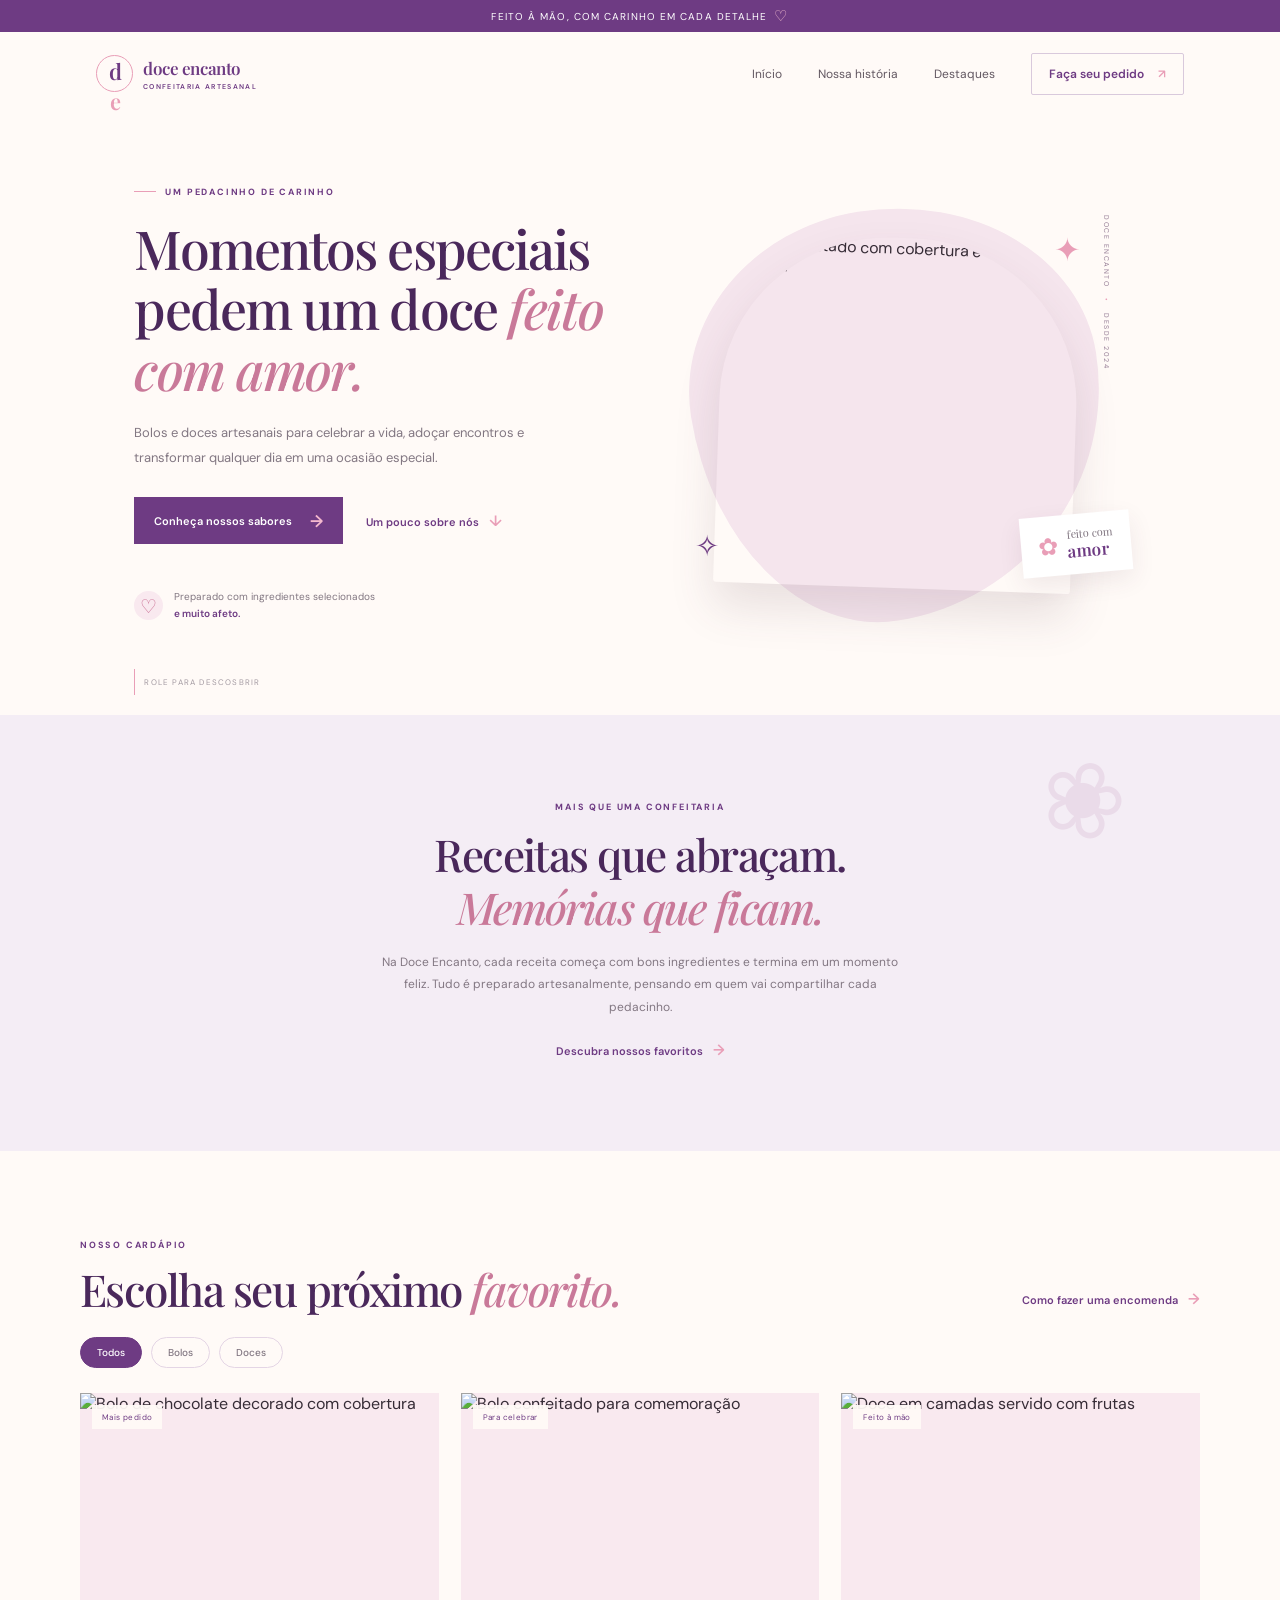
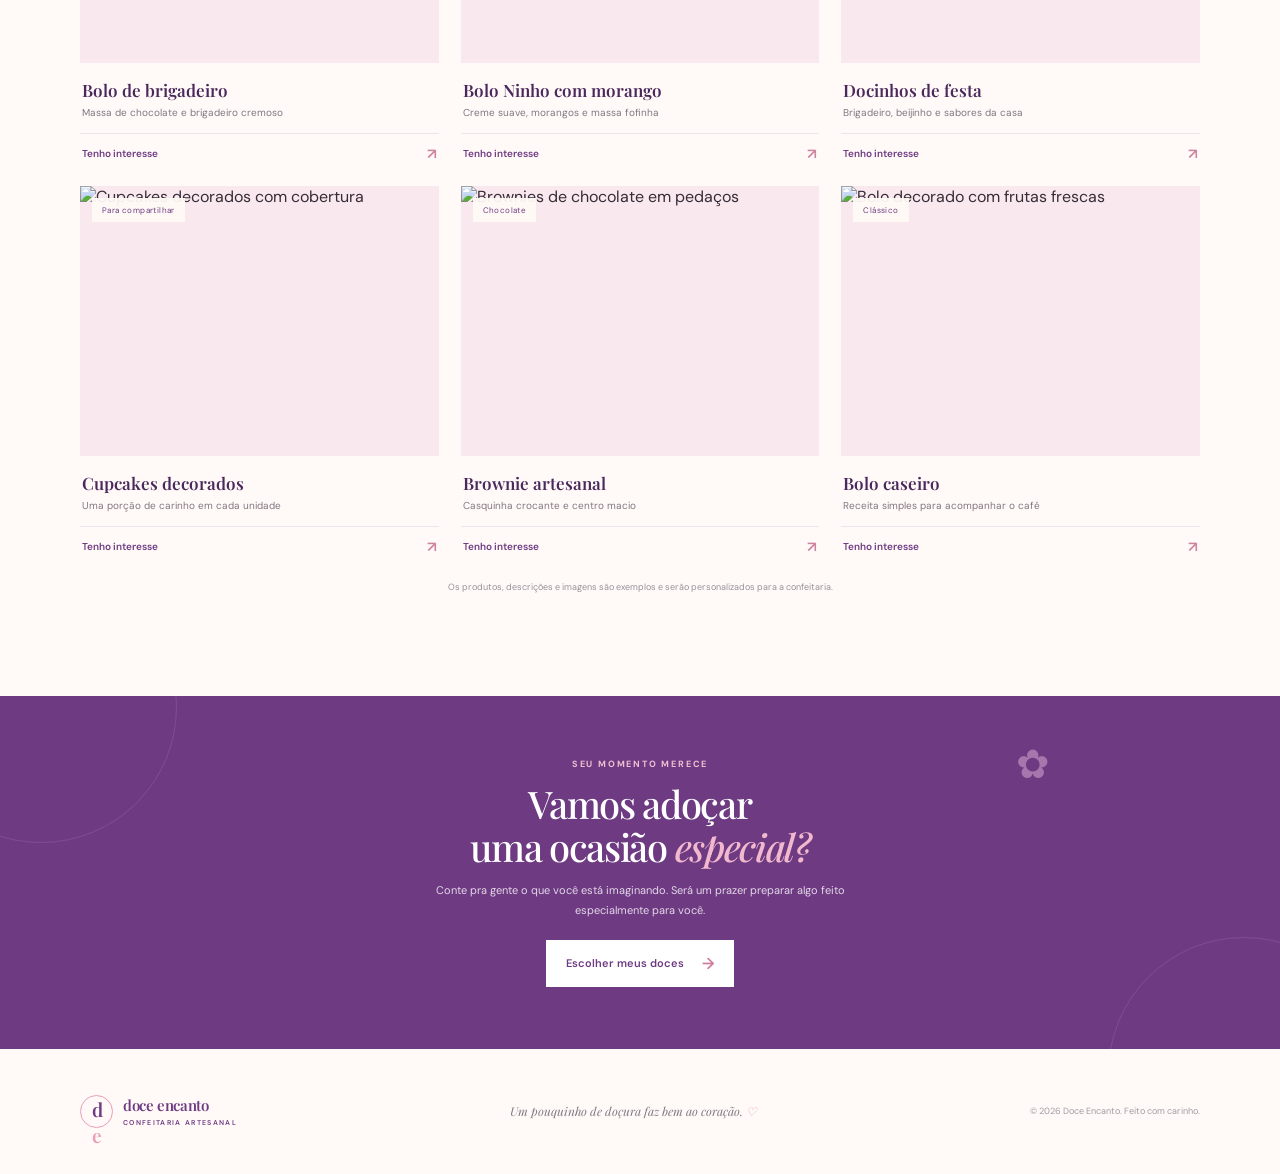
==== index.html @ e1dd7479 "first commit" ====
<!doctype html>
<html lang="pt-BR">
  <head>
    <meta charset="UTF-8" />
    <meta name="viewport" content="width=device-width, initial-scale=1.0" />
    <meta name="theme-color" content="#6e3b83" />
    <meta name="description" content="Bolos e doces feitos com carinho para deixar seus momentos ainda mais especiais." />
    <title>Doce Encanto | Confeitaria artesanal</title>
    <link rel="preconnect" href="https://fonts.googleapis.com" />
    <link rel="preconnect" href="https://fonts.gstatic.com" crossorigin />
    <link href="https://fonts.googleapis.com/css2?family=DM+Sans:wght@400;500;600;700&family=Playfair+Display:wght@500;600;700&display=swap" rel="stylesheet" />
    <link rel="stylesheet" href="styles.css" />
    <script src="script.js" defer></script>
  </head>
  <body>
    <div class="announcement">Feito à mão, com carinho em cada detalhe <span aria-hidden="true">♡</span></div>
    <header class="site-header">
      <a class="brand" href="#inicio" aria-label="Doce Encanto, início">
        <span class="brand-mark" aria-hidden="true">d<span>e</span></span>
        <span class="brand-name">doce encanto<small>CONFEITARIA ARTESANAL</small></span>
      </a>
      <button class="menu-toggle" type="button" aria-expanded="false" aria-controls="main-nav" aria-label="Abrir menu"><span></span><span></span></button>
      <nav class="main-nav" id="main-nav" aria-label="Navegação principal">
        <a href="#inicio">Início</a><a href="#sobre">Nossa história</a><a href="#destaques">Destaques</a>
        <a class="nav-cta" href="#pedido">Faça seu pedido <span aria-hidden="true">↗</span></a>
      </nav>
    </header>

    <main>
      <section class="hero" id="inicio">
        <div class="hero-copy">
          <p class="eyebrow"><span></span> UM PEDACINHO DE CARINHO</p>
          <h1>Momentos especiais<br />pedem um doce <em>feito com amor.</em></h1>
          <p class="hero-text">Bolos e doces artesanais para celebrar a vida, adoçar encontros e transformar qualquer dia em uma ocasião especial.</p>
          <div class="hero-actions"><a class="button button-primary" href="#destaques">Conheça nossos sabores <span aria-hidden="true">→</span></a><a class="text-link" href="#sobre">Um pouco sobre nós <span aria-hidden="true">↓</span></a></div>
          <div class="hero-note"><span class="note-heart" aria-hidden="true">♡</span><span>Preparado com ingredientes selecionados<br /><strong>e muito afeto.</strong></span></div>
        </div>
        <div class="hero-art" role="img" aria-label="Bolo artesanal decorado com frutas e flores">
          <div class="art-blob"></div><div class="art-spark spark-one">✦</div><div class="art-spark spark-two">✧</div>
          <div class="photo-frame"><img src="https://images.unsplash.com/photo-1578985545062-69928b1d9587?auto=format&fit=crop&w=1100&q=85" alt="Bolo confeitado com cobertura e decoração delicada" /></div>
          <div class="floating-label"><span aria-hidden="true">✿</span><span>feito com<br /><strong>amor</strong></span></div>
          <div class="art-caption">DOCE ENCANTO <span>•</span> DESDE 2024</div>
        </div>
        <a class="scroll-cue" href="#sobre"><span></span> role para descosbrir</a>
      </section>

      <section class="intro" id="sobre">
        <div class="intro-ornament" aria-hidden="true">❀</div>
        <p class="eyebrow">MAIS QUE UMA CONFEITARIA</p>
        <h2>Receitas que abraçam.<br /><em>Memórias que ficam.</em></h2>
        <p>Na Doce Encanto, cada receita começa com bons ingredientes e termina em um momento feliz. Tudo é preparado artesanalmente, pensando em quem vai compartilhar cada pedacinho.</p>
        <a class="text-link" href="#destaques">Descubra nossos favoritos <span aria-hidden="true">→</span></a>
      </section>

      <section class="highlights" id="destaques">
        <div class="section-heading"><div><p class="eyebrow">NOSSO CARDÁPIO</p><h2>Escolha seu próximo <em>favorito.</em></h2></div><a class="text-link desktop-link" href="#pedido">Como fazer uma encomenda <span aria-hidden="true">→</span></a></div>
        <div class="catalog-filters" role="group" aria-label="Filtrar produtos por categoria">
          <button class="filter-button is-active" type="button" data-filter="todos" aria-pressed="true">Todos</button>
          <button class="filter-button" type="button" data-filter="bolos" aria-pressed="false">Bolos</button>
          <button class="filter-button" type="button" data-filter="doces" aria-pressed="false">Doces</button>
        </div>
        <div class="product-grid">
          <article class="product-card" data-category="bolos">
            <div class="product-image"><img src="https://images.unsplash.com/photo-1578985545062-69928b1d9587?auto=format&fit=crop&w=800&q=80" alt="Bolo de chocolate decorado com cobertura" loading="lazy" /><span class="product-tag">Mais pedido</span></div>
            <div class="product-info"><div><h3>Bolo de brigadeiro</h3><p>Massa de chocolate e brigadeiro cremoso</p></div></div>
            <a class="product-order" href="#pedido">Tenho interesse <span aria-hidden="true">↗</span></a>
          </article>
          <article class="product-card" data-category="bolos">
            <div class="product-image"><img src="https://images.unsplash.com/photo-1464349095431-e9a21285b5f3?auto=format&fit=crop&w=800&q=80" alt="Bolo confeitado para comemoração" loading="lazy" /><span class="product-tag">Para celebrar</span></div>
            <div class="product-info"><div><h3>Bolo Ninho com morango</h3><p>Creme suave, morangos e massa fofinha</p></div></div>
            <a class="product-order" href="#pedido">Tenho interesse <span aria-hidden="true">↗</span></a>
          </article>
          <article class="product-card" data-category="doces">
            <div class="product-image"><img src="https://images.unsplash.com/photo-1488477181946-6428a0291777?auto=format&fit=crop&w=800&q=80" alt="Doce em camadas servido com frutas" loading="lazy" /><span class="product-tag">Feito à mão</span></div>
            <div class="product-info"><div><h3>Docinhos de festa</h3><p>Brigadeiro, beijinho e sabores da casa</p></div></div>
            <a class="product-order" href="#pedido">Tenho interesse <span aria-hidden="true">↗</span></a>
          </article>
          <article class="product-card" data-category="doces">
            <div class="product-image"><img src="https://images.unsplash.com/photo-1550617931-e17a7b70dce2?auto=format&fit=crop&w=800&q=80" alt="Cupcakes decorados com cobertura" loading="lazy" /><span class="product-tag">Para compartilhar</span></div>
            <div class="product-info"><div><h3>Cupcakes decorados</h3><p>Uma porção de carinho em cada unidade</p></div></div>
            <a class="product-order" href="#pedido">Tenho interesse <span aria-hidden="true">↗</span></a>
          </article>
          <article class="product-card" data-category="doces">
            <div class="product-image"><img src="https://images.unsplash.com/photo-1606313564200-e75d5e30476c?auto=format&fit=crop&w=800&q=80" alt="Brownies de chocolate em pedaços" loading="lazy" /><span class="product-tag">Chocolate</span></div>
            <div class="product-info"><div><h3>Brownie artesanal</h3><p>Casquinha crocante e centro macio</p></div></div>
            <a class="product-order" href="#pedido">Tenho interesse <span aria-hidden="true">↗</span></a>
          </article>
          <article class="product-card" data-category="bolos">
            <div class="product-image"><img src="https://images.unsplash.com/photo-1565958011703-44f9829ba187?auto=format&fit=crop&w=800&q=80" alt="Bolo decorado com frutas frescas" loading="lazy" /><span class="product-tag">Clássico</span></div>
            <div class="product-info"><div><h3>Bolo caseiro</h3><p>Receita simples para acompanhar o café</p></div></div>
            <a class="product-order" href="#pedido">Tenho interesse <span aria-hidden="true">↗</span></a>
          </article>
        </div>
        <p class="catalog-note">Os produtos, descrições e imagens são exemplos e serão personalizados para a confeitaria.</p>
      </section>

      <section class="order-banner" id="pedido">
        <div class="banner-flower" aria-hidden="true">✿</div><p class="eyebrow">SEU MOMENTO MERECE</p><h2>Vamos adoçar<br />uma ocasião <em>especial?</em></h2>
        <p>Conte pra gente o que você está imaginando. Será um prazer preparar algo feito especialmente para você.</p>
        <a class="button button-light" href="#destaques">Escolher meus doces <span aria-hidden="true">→</span></a>
      </section>
    </main>

    <footer class="site-footer"><a class="brand footer-brand" href="#inicio"><span class="brand-mark" aria-hidden="true">d<span>e</span></span><span class="brand-name">doce encanto<small>CONFEITARIA ARTESANAL</small></span></a><p>Um pouquinho de doçura faz bem ao coração. <span aria-hidden="true">♡</span></p><small>© <span id="year"></span> Doce Encanto. Feito com carinho.</small></footer>
  </body>
</html>
---- styles.css ----
:root {
  --purple: #6e3b83;
  --purple-dark: #4a285b;
  --purple-soft: #f4edf5;
  --pink: #e99eb7;
  --pink-light: #f9e9ef;
  --cream: #fffaf7;
  --white: #fff;
  --ink: #362c36;
  --muted: #827782;
  --serif: "Playfair Display", Georgia, serif;
  --sans: "DM Sans", Arial, sans-serif;
}
* { box-sizing: border-box; }
html { scroll-behavior: smooth; }
body { margin: 0; background: var(--cream); color: var(--ink); font-family: var(--sans); -webkit-font-smoothing: antialiased; }
a { color: inherit; text-decoration: none; }
.announcement { min-height: 32px; display: flex; justify-content: center; align-items: center; gap: 7px; padding: 5px 16px; color: #fff; background: var(--purple); font-size: 10px; letter-spacing: .11em; text-transform: uppercase; }
.announcement span { color: #f5bfd0; font-size: 15px; }
.site-header { height: 83px; display: flex; align-items: center; justify-content: space-between; padding: 0 max(calc((100% - 1160px)/2), 7.5%); background: rgba(255,250,247,.96); position: relative; z-index: 5; }
.brand { display: inline-flex; align-items: center; gap: 10px; color: var(--purple); }
.brand-mark { width: 37px; height: 37px; display: grid; place-items: center; border: 1px solid var(--pink); border-radius: 50%; font: 600 22px var(--serif); letter-spacing: -5px; padding-right: 4px; }
.brand-mark span { color: var(--pink); }
.brand-name { display: flex; flex-direction: column; font: 600 17px var(--serif); letter-spacing: -.025em; }
.brand-name small { margin-top: 3px; font: 600 7px var(--sans); letter-spacing: .19em; }
.main-nav { display: flex; align-items: center; gap: 36px; color: #625761; font-size: 12px; }
.main-nav a:not(.nav-cta) { transition: color .2s; }.main-nav a:not(.nav-cta):hover,.text-link:hover { color: var(--pink); }
.nav-cta { padding: 12px 17px; border: 1px solid #d9c9dc; border-radius: 2px; color: var(--purple); font-weight: 600; }.nav-cta span { margin-left: 11px; color: var(--pink); }
.menu-toggle { display: none; }
.hero { max-width: 1440px; min-height: 600px; margin: 0 auto; padding: 51px 10.5% 55px; display: grid; grid-template-columns: 1.02fr .98fr; align-items: center; position: relative; overflow: hidden; }
.hero-copy { position: relative; z-index: 2; padding-bottom: 18px; }
.eyebrow { margin: 0 0 20px; color: var(--purple); font-size: 9px; font-weight: 700; letter-spacing: .2em; }
.hero .eyebrow { display: flex; align-items: center; gap: 9px; }.hero .eyebrow span { width: 22px; height: 1px; background: var(--pink); }
h1,h2,h3,p { margin-top: 0; }
h1,h2 { font-family: var(--serif); font-weight: 500; letter-spacing: -.035em; }
h1 { margin-bottom: 21px; color: var(--purple-dark); font-size: clamp(38px, 4.2vw, 59px); line-height: 1.13; }
h1 em,h2 em { color: #c97999; font-weight: 500; }
.hero-text { max-width: 410px; margin-bottom: 27px; color: var(--muted); font-size: 13px; line-height: 1.9; }
.hero-actions { display: flex; align-items: center; gap: 23px; flex-wrap: wrap; }
.button { min-height: 47px; display: inline-flex; align-items: center; justify-content: center; gap: 18px; padding: 0 20px; font-size: 11px; font-weight: 600; transition: transform .2s, background .2s; }.button:hover { transform: translateY(-2px); }
.button-primary { color: white; background: var(--purple); }.button-primary:hover { background: var(--purple-dark); }.button-primary span { color: #f4b9ce; font-size: 17px; }
.text-link { color: var(--purple); font-size: 11px; font-weight: 600; transition: color .2s; }.text-link span { margin-left: 7px; color: var(--pink); font-size: 15px; }
.hero-note { display: flex; align-items: center; gap: 11px; margin-top: 44px; color: var(--muted); font-size: 10px; line-height: 1.7; }.hero-note strong { color: var(--purple); font-weight: 600; }.note-heart { width: 29px; height: 29px; display: grid; place-items: center; border-radius: 50%; background: var(--pink-light); color: #cb7195; font-size: 19px; }
.hero-art { height: 460px; position: relative; display: grid; place-items: center; }
.art-blob { position: absolute; width: min(410px, 95%); aspect-ratio: 1; border-radius: 48% 52% 58% 42% / 43% 43% 57% 57%; background: #f5e5ed; transform: rotate(-9deg); }
.photo-frame { position: relative; width: 72%; height: 76%; overflow: hidden; border-radius: 47% 47% 3px 3px; box-shadow: 0 24px 45px #573d4a22; transform: rotate(2deg); }
.photo-frame img { width: 100%; height: 100%; object-fit: cover; object-position: center; }
.floating-label { position: absolute; right: 3%; bottom: 15%; display: flex; align-items: center; gap: 9px; padding: 13px 17px; background: white; color: var(--muted); font: 11px/1.2 var(--serif); box-shadow: 0 9px 25px #51304416; transform: rotate(-5deg); }.floating-label > span:first-child { color: var(--pink); font-size: 24px; }.floating-label strong { color: var(--purple); font-size: 17px; font-weight: 600; }
.art-spark { position: absolute; z-index: 1; color: var(--pink); }.spark-one { top: 10%; right: 13%; font-size: 32px; }.spark-two { bottom: 17%; left: 9%; font-size: 29px; color: var(--purple); }
.art-caption { position: absolute; right: 7%; top: 7%; writing-mode: vertical-rl; color: #957d95; font-size: 7px; letter-spacing: .22em; }.art-caption span { color: var(--pink); padding: 7px 0; }
.scroll-cue { position: absolute; bottom: 20px; left: 10.5%; display: flex; align-items: center; gap: 9px; color: #a39aa2; font-size: 8px; letter-spacing: .15em; text-transform: uppercase; }.scroll-cue span { height: 26px; width: 1px; background: var(--pink); }
.intro { padding: 86px 22px 91px; text-align: center; background: var(--purple-soft); position: relative; overflow: hidden; }.intro-ornament { position: absolute; top: 18px; right: 12%; color: #eadbe9; font-size: 103px; transform: rotate(18deg); }.intro .eyebrow { margin-bottom: 15px; }.intro h2,.section-heading h2 { color: var(--purple-dark); font-size: clamp(32px, 3.5vw, 44px); line-height: 1.2; margin-bottom: 17px; }.intro > p:not(.eyebrow) { max-width: 530px; margin: 0 auto 20px; color: var(--muted); font-size: 12px; line-height: 1.9; }.intro .text-link { display: inline-block; }
.highlights { max-width: 1190px; margin: 0 auto; padding: 88px 35px 103px; }.section-heading { display: flex; align-items: end; justify-content: space-between; margin-bottom: 31px; }.section-heading .eyebrow { margin-bottom: 12px; }.section-heading h2 { margin: 0; }.desktop-link { margin: 0 0 7px 20px; white-space: nowrap; }
.product-grid { display: grid; grid-template-columns: repeat(3,1fr); gap: 22px; }.product-card { min-width: 0; }.product-image { position: relative; height: 270px; overflow: hidden; background: var(--pink-light); }.product-image img { width: 100%; height: 100%; object-fit: cover; transition: transform .45s; }.product-card:hover .product-image img { transform: scale(1.04); }.product-tag { position: absolute; left: 12px; top: 12px; padding: 7px 10px; background: #fffaf7eF; color: var(--purple); font-size: 8px; letter-spacing: .05em; }
.product-info { display: flex; justify-content: space-between; align-items: center; padding: 16px 2px 0; }.product-info h3 { margin: 0 0 5px; color: var(--purple-dark); font: 600 17px var(--serif); }.product-info p { margin: 0; color: var(--muted); font-size: 10px; }.product-arrow { color: #d28da7; font-size: 19px; }
.catalog-filters { display: flex; gap: 9px; margin: -10px 0 25px; }.filter-button { padding: 8px 16px; border: 1px solid #e4d5e5; border-radius: 30px; background: transparent; color: var(--muted); font: 500 10px var(--sans); cursor: pointer; transition: .2s; }.filter-button:hover,.filter-button.is-active { border-color: var(--purple); background: var(--purple); color: white; }.product-card[hidden] { display: none; }.product-order { display: flex; justify-content: space-between; align-items: center; margin-top: 14px; padding: 10px 2px 0; border-top: 1px solid #eee4eb; color: var(--purple); font-size: 10px; font-weight: 600; }.product-order span { color: #ce83a0; font-size: 15px; }.catalog-note { margin: 24px 0 0; color: #9a909a; font-size: 9px; text-align: center; }
.order-banner { min-height: 330px; padding: 62px 20px; text-align: center; position: relative; overflow: hidden; color: white; background: var(--purple); }.order-banner::before,.order-banner::after { content: ""; position: absolute; width: 270px; height: 270px; border: 1px solid #ffffff19; border-radius: 50%; }.order-banner::before { left: -95px; top: -125px; }.order-banner::after { right: -100px; bottom: -160px; }.order-banner .eyebrow { margin-bottom: 12px; color: #f1bfd0; }.order-banner h2 { margin-bottom: 12px; font-size: 38px; line-height: 1.15; }.order-banner h2 em { color: #f2b9ce; }.order-banner > p:not(.eyebrow) { max-width: 415px; margin: 0 auto 19px; color: #e3d7e7; font-size: 11px; line-height: 1.8; }.button-light { color: var(--purple); background: #fff; }.button-light span { color: #cf7d9d; font-size: 16px; }.banner-flower { position: absolute; right: 18%; top: 12%; color: #d4a7cf; opacity: .55; font-size: 40px; }
.site-footer { min-height: 125px; display: flex; align-items: center; justify-content: space-between; gap: 20px; max-width: 1190px; margin: auto; padding: 24px 35px; }.footer-brand .brand-mark { width: 33px; height: 33px; font-size: 19px; }.footer-brand .brand-name { font-size: 15px; }.site-footer p { margin: 0; color: var(--muted); font: italic 12px var(--serif); }.site-footer p span { color: var(--pink); }.site-footer > small { color: #a39aa2; font-size: 9px; }
@media (min-width: 1441px) { .hero { padding-left: 151px; padding-right: 151px; } }
@media (max-width: 800px) { .site-header { padding: 0 6%; }.main-nav { gap: 19px; }.hero { min-height: 530px; padding: 35px 7% 50px; grid-template-columns: 1.05fr .95fr; }.hero-art { height: 390px; }.photo-frame { width: 78%; height: 74%; }.hero h1 { font-size: clamp(36px, 6vw, 50px); }.hero-text { font-size: 12px; }.hero-actions { gap: 13px; }.scroll-cue { left: 7%; }.product-image { height: 220px; }.highlights { padding-left: 6%; padding-right: 6%; }.site-footer { padding-left: 6%; padding-right: 6%; } }
@media (max-width: 600px) { .announcement { font-size: 8px; }.site-header { height: 71px; }.menu-toggle { width: 38px; height: 38px; display: grid; align-content: center; justify-items: center; gap: 6px; border: 1px solid #e4d5e5; background: transparent; }.menu-toggle span { width: 16px; height: 1px; background: var(--purple); }.main-nav { display: none; position: absolute; top: 70px; left: 0; right: 0; padding: 20px 6% 24px; flex-direction: column; align-items: stretch; gap: 19px; background: var(--cream); box-shadow: 0 15px 18px #4b2d4a12; }.main-nav.is-open { display: flex; }.nav-cta { text-align: center; }.hero { display: flex; flex-direction: column; align-items: stretch; padding: 48px 7% 55px; }.hero-copy { padding-bottom: 0; }.hero h1 { font-size: clamp(39px, 10vw, 52px); }.hero-text { max-width: 390px; }.hero-note { margin-top: 27px; }.hero-art { height: 340px; margin-top: 5px; }.art-blob { width: 310px; }.photo-frame { width: 70%; height: 82%; }.floating-label { right: 5%; bottom: 10%; }.art-caption { right: 5%; }.scroll-cue { bottom: 12px; left: 7%; }.intro { padding: 69px 8% 72px; }.intro-ornament { right: -10px; top: -7px; font-size: 83px; }.intro h2 { font-size: 35px; }.highlights { padding: 69px 7% 77px; }.section-heading { align-items: start; margin-bottom: 22px; }.section-heading h2 { font-size: 34px; }.desktop-link { display: none; }.product-grid { grid-template-columns: 1fr; gap: 28px; }.product-image { height: min(75vw, 340px); }.product-info h3 { font-size: 18px; }.catalog-filters { margin-top: 0; margin-bottom: 20px; }.order-banner { padding: 60px 8%; }.order-banner h2 { font-size: 35px; }.banner-flower { right: 8%; top: 4%; }.site-footer { flex-direction: column; justify-content: center; text-align: center; padding: 28px 7%; gap: 12px; }.site-footer p { order: 1; }.site-footer > small { order: 2; } }
@media (prefers-reduced-motion: reduce) { html { scroll-behavior: auto; } *,*::before,*::after { transition-duration: .01ms !important; } }
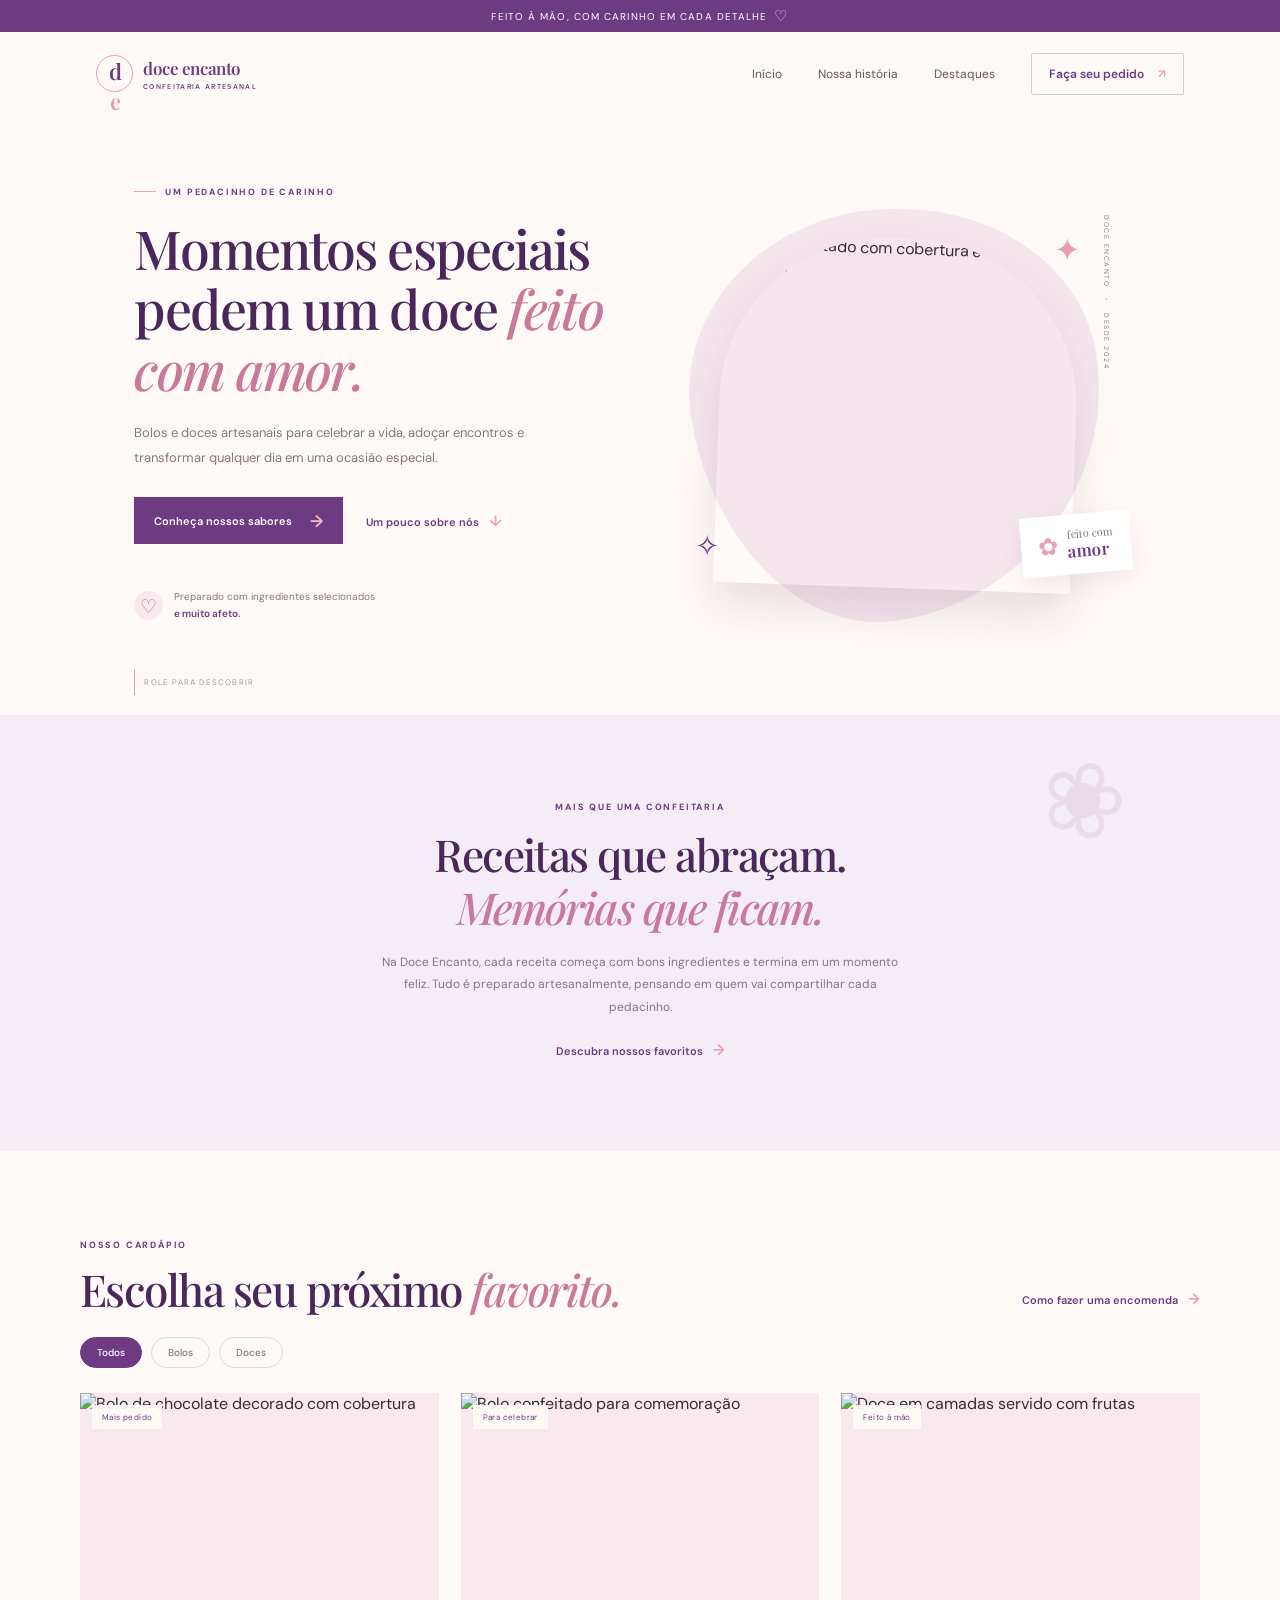
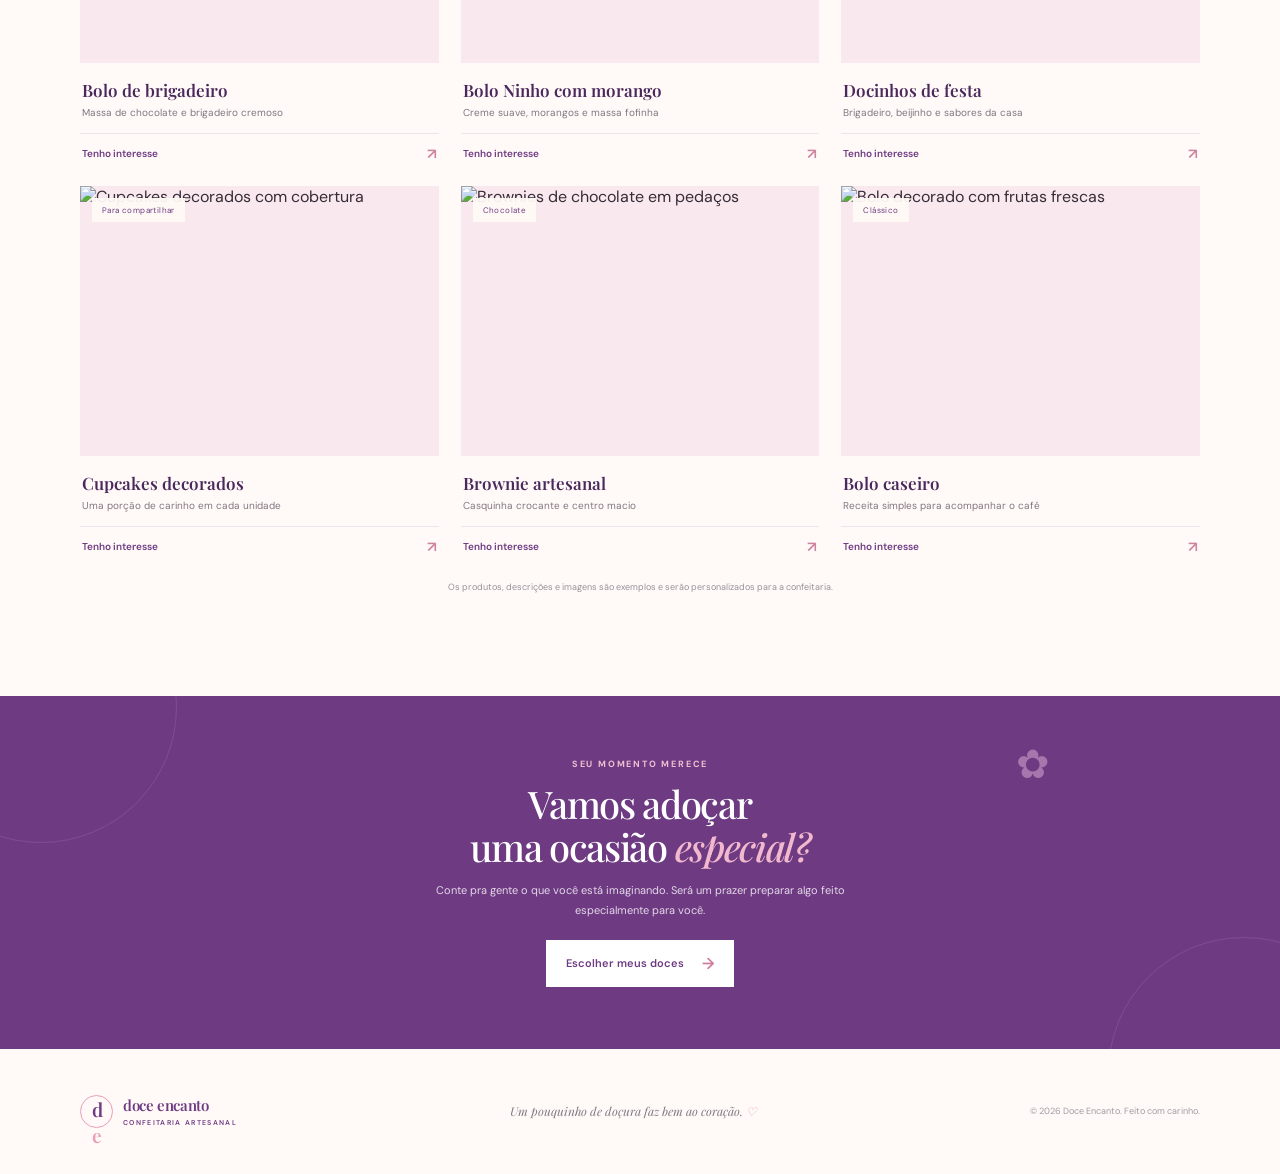
==== commit 8e98b2e5: "subindo coisinhas novas" ====
--- a/index.html
+++ b/index.html
@@ -10,6 +10,8 @@
     <link rel="preconnect" href="https://fonts.gstatic.com" crossorigin />
     <link href="https://fonts.googleapis.com/css2?family=DM+Sans:wght@400;500;600;700&family=Playfair+Display:wght@500;600;700&display=swap" rel="stylesheet" />
     <link rel="stylesheet" href="styles.css" />
+    <script src="https://cdn.jsdelivr.net/npm/@supabase/supabase-js@2" defer></script>
+    <script src="supabase-config.js" defer></script>
     <script src="script.js" defer></script>
   </head>
   <body>
@@ -41,7 +43,7 @@
           <div class="floating-label"><span aria-hidden="true">✿</span><span>feito com<br /><strong>amor</strong></span></div>
           <div class="art-caption">DOCE ENCANTO <span>•</span> DESDE 2024</div>
         </div>
-        <a class="scroll-cue" href="#sobre"><span></span> role para descosbrir</a>
+        <a class="scroll-cue" href="#sobre"><span></span> role para descobrir</a>
       </section>
 
       <section class="intro" id="sobre">
@@ -59,6 +61,7 @@
           <button class="filter-button" type="button" data-filter="bolos" aria-pressed="false">Bolos</button>
           <button class="filter-button" type="button" data-filter="doces" aria-pressed="false">Doces</button>
         </div>
+        <p class="catalog-status" id="catalog-status" aria-live="polite" hidden></p>
         <div class="product-grid">
           <article class="product-card" data-category="bolos">
             <div class="product-image"><img src="https://images.unsplash.com/photo-1578985545062-69928b1d9587?auto=format&fit=crop&w=800&q=80" alt="Bolo de chocolate decorado com cobertura" loading="lazy" /><span class="product-tag">Mais pedido</span></div>
--- a/styles.css
+++ b/styles.css
@@ -54,6 +54,7 @@
 .product-grid { display: grid; grid-template-columns: repeat(3,1fr); gap: 22px; }.product-card { min-width: 0; }.product-image { position: relative; height: 270px; overflow: hidden; background: var(--pink-light); }.product-image img { width: 100%; height: 100%; object-fit: cover; transition: transform .45s; }.product-card:hover .product-image img { transform: scale(1.04); }.product-tag { position: absolute; left: 12px; top: 12px; padding: 7px 10px; background: #fffaf7eF; color: var(--purple); font-size: 8px; letter-spacing: .05em; }
 .product-info { display: flex; justify-content: space-between; align-items: center; padding: 16px 2px 0; }.product-info h3 { margin: 0 0 5px; color: var(--purple-dark); font: 600 17px var(--serif); }.product-info p { margin: 0; color: var(--muted); font-size: 10px; }.product-arrow { color: #d28da7; font-size: 19px; }
 .catalog-filters { display: flex; gap: 9px; margin: -10px 0 25px; }.filter-button { padding: 8px 16px; border: 1px solid #e4d5e5; border-radius: 30px; background: transparent; color: var(--muted); font: 500 10px var(--sans); cursor: pointer; transition: .2s; }.filter-button:hover,.filter-button.is-active { border-color: var(--purple); background: var(--purple); color: white; }.product-card[hidden] { display: none; }.product-order { display: flex; justify-content: space-between; align-items: center; margin-top: 14px; padding: 10px 2px 0; border-top: 1px solid #eee4eb; color: var(--purple); font-size: 10px; font-weight: 600; }.product-order span { color: #ce83a0; font-size: 15px; }.catalog-note { margin: 24px 0 0; color: #9a909a; font-size: 9px; text-align: center; }
+.catalog-status { margin: -10px 0 22px; color: var(--muted); font-size: 11px; }.product-price { margin-top: 7px !important; color: var(--purple) !important; font-weight: 700; }
 .order-banner { min-height: 330px; padding: 62px 20px; text-align: center; position: relative; overflow: hidden; color: white; background: var(--purple); }.order-banner::before,.order-banner::after { content: ""; position: absolute; width: 270px; height: 270px; border: 1px solid #ffffff19; border-radius: 50%; }.order-banner::before { left: -95px; top: -125px; }.order-banner::after { right: -100px; bottom: -160px; }.order-banner .eyebrow { margin-bottom: 12px; color: #f1bfd0; }.order-banner h2 { margin-bottom: 12px; font-size: 38px; line-height: 1.15; }.order-banner h2 em { color: #f2b9ce; }.order-banner > p:not(.eyebrow) { max-width: 415px; margin: 0 auto 19px; color: #e3d7e7; font-size: 11px; line-height: 1.8; }.button-light { color: var(--purple); background: #fff; }.button-light span { color: #cf7d9d; font-size: 16px; }.banner-flower { position: absolute; right: 18%; top: 12%; color: #d4a7cf; opacity: .55; font-size: 40px; }
 .site-footer { min-height: 125px; display: flex; align-items: center; justify-content: space-between; gap: 20px; max-width: 1190px; margin: auto; padding: 24px 35px; }.footer-brand .brand-mark { width: 33px; height: 33px; font-size: 19px; }.footer-brand .brand-name { font-size: 15px; }.site-footer p { margin: 0; color: var(--muted); font: italic 12px var(--serif); }.site-footer p span { color: var(--pink); }.site-footer > small { color: #a39aa2; font-size: 9px; }
 @media (min-width: 1441px) { .hero { padding-left: 151px; padding-right: 151px; } }
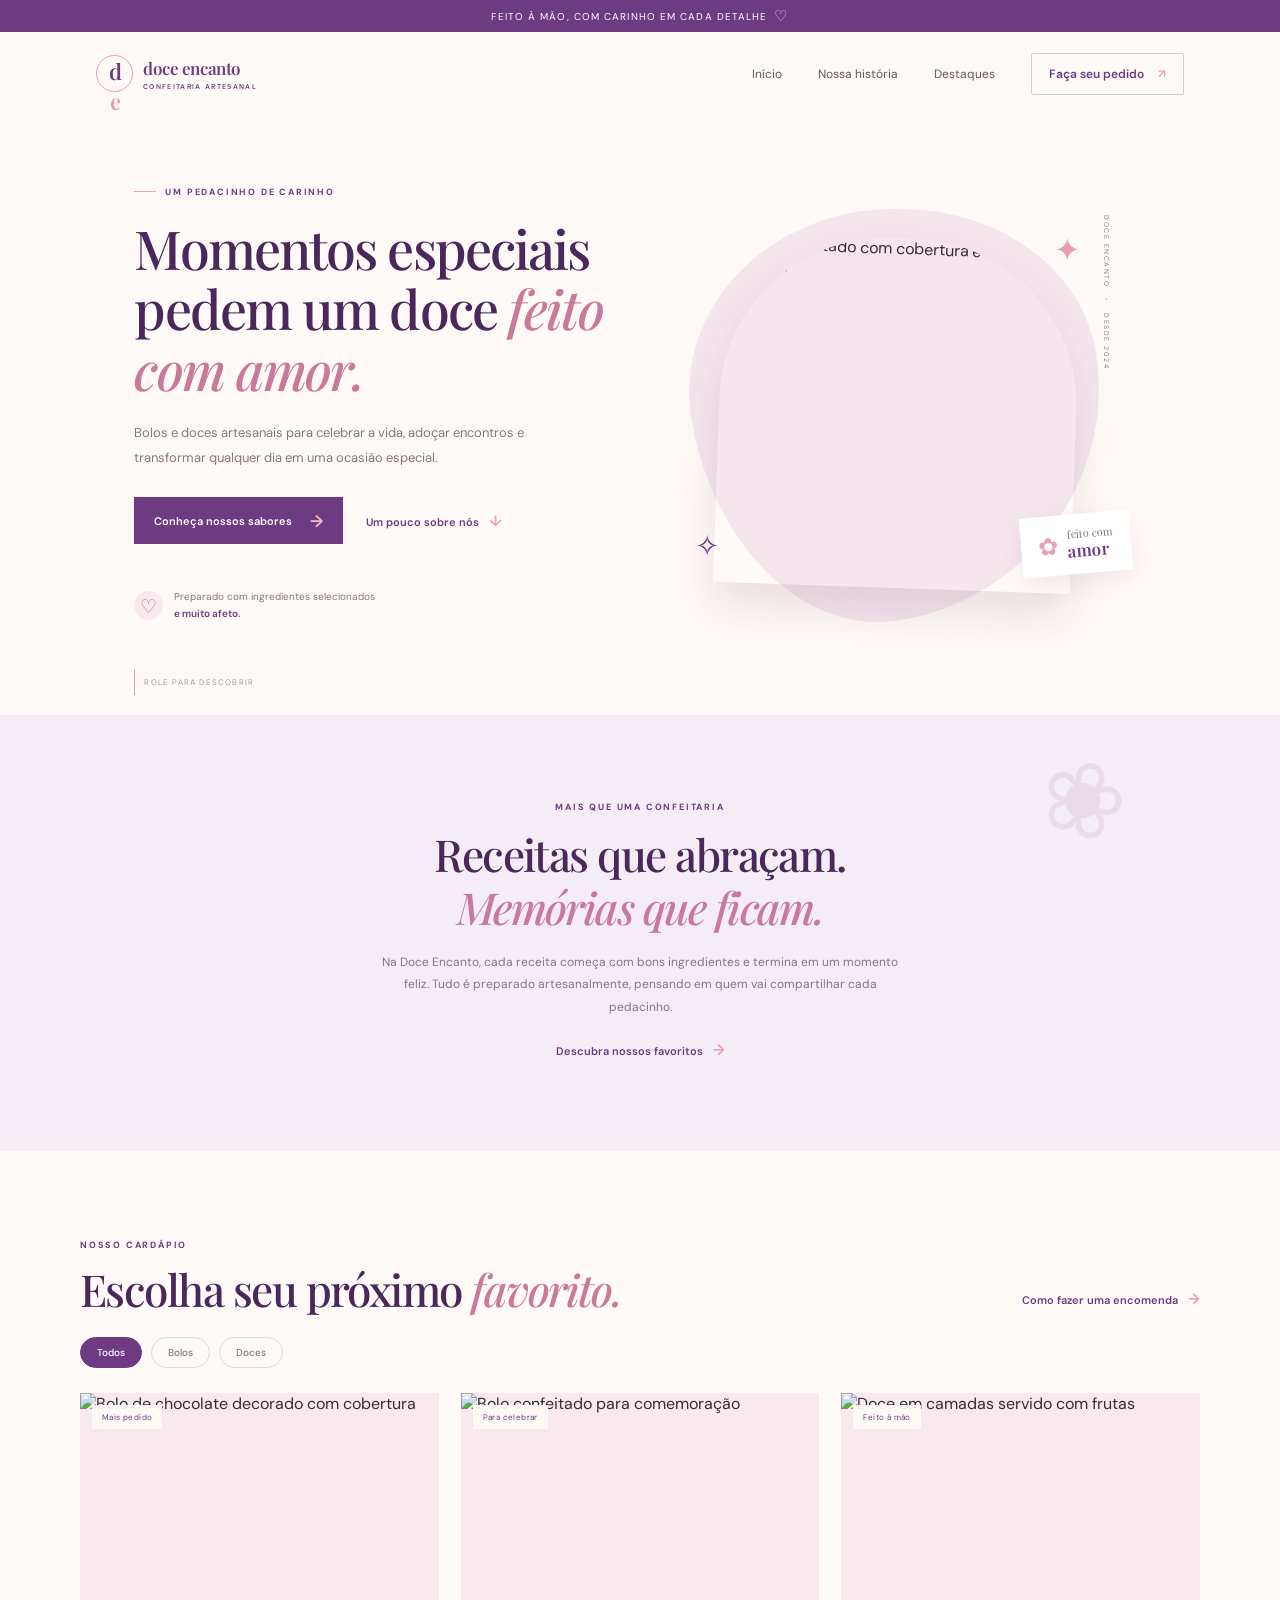
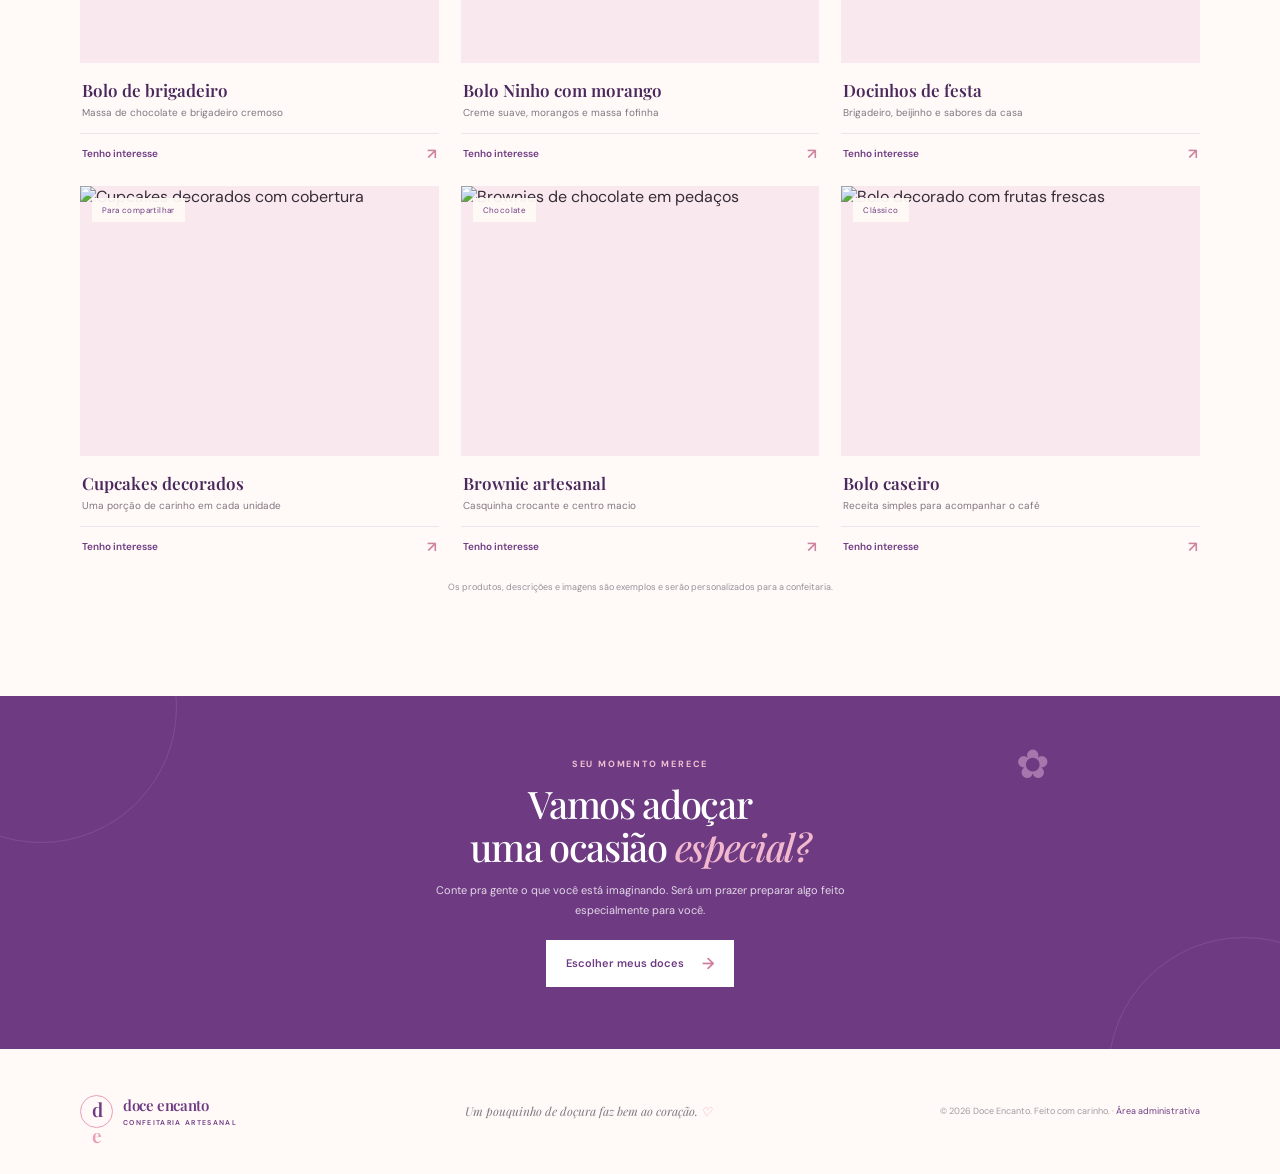
==== commit b57833fc: "adicionando usuario de adm" ====
--- a/index.html
+++ b/index.html
@@ -104,6 +104,6 @@
       </section>
     </main>
 
-    <footer class="site-footer"><a class="brand footer-brand" href="#inicio"><span class="brand-mark" aria-hidden="true">d<span>e</span></span><span class="brand-name">doce encanto<small>CONFEITARIA ARTESANAL</small></span></a><p>Um pouquinho de doçura faz bem ao coração. <span aria-hidden="true">♡</span></p><small>© <span id="year"></span> Doce Encanto. Feito com carinho.</small></footer>
+    <footer class="site-footer"><a class="brand footer-brand" href="#inicio"><span class="brand-mark" aria-hidden="true">d<span>e</span></span><span class="brand-name">doce encanto<small>CONFEITARIA ARTESANAL</small></span></a><p>Um pouquinho de doçura faz bem ao coração. <span aria-hidden="true">♡</span></p><small>© <span id="year"></span> Doce Encanto. Feito com carinho. · <a href="admin.html">Área administrativa</a></small></footer>
   </body>
 </html>
--- a/styles.css
+++ b/styles.css
@@ -57,7 +57,9 @@
 .catalog-status { margin: -10px 0 22px; color: var(--muted); font-size: 11px; }.product-price { margin-top: 7px !important; color: var(--purple) !important; font-weight: 700; }
 .order-banner { min-height: 330px; padding: 62px 20px; text-align: center; position: relative; overflow: hidden; color: white; background: var(--purple); }.order-banner::before,.order-banner::after { content: ""; position: absolute; width: 270px; height: 270px; border: 1px solid #ffffff19; border-radius: 50%; }.order-banner::before { left: -95px; top: -125px; }.order-banner::after { right: -100px; bottom: -160px; }.order-banner .eyebrow { margin-bottom: 12px; color: #f1bfd0; }.order-banner h2 { margin-bottom: 12px; font-size: 38px; line-height: 1.15; }.order-banner h2 em { color: #f2b9ce; }.order-banner > p:not(.eyebrow) { max-width: 415px; margin: 0 auto 19px; color: #e3d7e7; font-size: 11px; line-height: 1.8; }.button-light { color: var(--purple); background: #fff; }.button-light span { color: #cf7d9d; font-size: 16px; }.banner-flower { position: absolute; right: 18%; top: 12%; color: #d4a7cf; opacity: .55; font-size: 40px; }
 .site-footer { min-height: 125px; display: flex; align-items: center; justify-content: space-between; gap: 20px; max-width: 1190px; margin: auto; padding: 24px 35px; }.footer-brand .brand-mark { width: 33px; height: 33px; font-size: 19px; }.footer-brand .brand-name { font-size: 15px; }.site-footer p { margin: 0; color: var(--muted); font: italic 12px var(--serif); }.site-footer p span { color: var(--pink); }.site-footer > small { color: #a39aa2; font-size: 9px; }
+.site-footer > small a { color: var(--purple); }.admin-page { min-height: 100vh; background: var(--purple-soft); }.admin-header { height: 82px; display: flex; align-items: center; justify-content: space-between; padding: 0 max(calc((100% - 1080px)/2), 7%); background: var(--cream); }.admin-main { width: min(1080px, 90%); margin: 50px auto 90px; }.admin-panel { padding: clamp(25px, 5vw, 55px); background: var(--cream); box-shadow: 0 18px 55px #4a285b12; }.admin-panel[hidden] { display: none; }.admin-panel:not(.admin-dashboard) { max-width: 530px; margin: 65px auto; }.admin-panel h1 { margin-bottom: 12px; color: var(--purple-dark); font-size: clamp(35px, 5vw, 49px); line-height: 1.14; }.admin-panel h1 em { color: #c97999; }.admin-intro { margin-bottom: 25px; color: var(--muted); font-size: 12px; line-height: 1.8; }.admin-form { display: flex; flex-direction: column; gap: 9px; }.admin-form label { margin-top: 9px; color: var(--purple-dark); font-size: 11px; font-weight: 600; }.admin-form input,.admin-form textarea,.admin-form select { width: 100%; min-height: 43px; padding: 11px 12px; border: 1px solid #e3d7e4; border-radius: 2px; background: #fff; color: var(--ink); font: 12px var(--sans); }.admin-form textarea { resize: vertical; }.admin-form input:focus,.admin-form textarea:focus,.admin-form select:focus { outline: 2px solid #e8b1c5; outline-offset: 1px; }.admin-form .button { align-self: flex-start; margin-top: 15px; border: 0; cursor: pointer; }.form-status { min-height: 17px; margin: 5px 0 0; color: var(--purple); font-size: 11px; line-height: 1.6; }.form-status.is-error { color: #a33b5b; }.admin-help { margin: 20px 0 0; color: #958996; font-size: 10px; line-height: 1.7; }.admin-title-row { display: flex; justify-content: space-between; align-items: flex-start; gap: 22px; margin-bottom: 27px; }.admin-title-row .eyebrow { margin-bottom: 12px; }.admin-title-row h1 { font-size: clamp(32px, 4vw, 43px); }.admin-title-row .admin-intro { margin: 0; }.button-outline { border: 1px solid #d9c9dc; background: transparent; color: var(--purple); cursor: pointer; }.admin-content-grid { display: grid; grid-template-columns: minmax(260px, .88fr) minmax(280px, 1.12fr); gap: 35px; align-items: start; }.product-entry-form,.admin-product-list { padding: 24px; border: 1px solid #eee4eb; background: #fff; }.admin-form h2,.admin-product-list h2 { margin: 0 0 12px; color: var(--purple-dark); font: 600 22px var(--serif); }.admin-products { list-style: none; padding: 0; margin: 15px 0 0; }.admin-products li { display: flex; justify-content: space-between; align-items: center; gap: 14px; padding: 13px 0; border-top: 1px solid #eee4eb; }.admin-products li strong { color: var(--purple-dark); font: 600 14px var(--serif); }.admin-products li span { color: var(--muted); font-size: 10px; text-align: right; }
 @media (min-width: 1441px) { .hero { padding-left: 151px; padding-right: 151px; } }
 @media (max-width: 800px) { .site-header { padding: 0 6%; }.main-nav { gap: 19px; }.hero { min-height: 530px; padding: 35px 7% 50px; grid-template-columns: 1.05fr .95fr; }.hero-art { height: 390px; }.photo-frame { width: 78%; height: 74%; }.hero h1 { font-size: clamp(36px, 6vw, 50px); }.hero-text { font-size: 12px; }.hero-actions { gap: 13px; }.scroll-cue { left: 7%; }.product-image { height: 220px; }.highlights { padding-left: 6%; padding-right: 6%; }.site-footer { padding-left: 6%; padding-right: 6%; } }
 @media (max-width: 600px) { .announcement { font-size: 8px; }.site-header { height: 71px; }.menu-toggle { width: 38px; height: 38px; display: grid; align-content: center; justify-items: center; gap: 6px; border: 1px solid #e4d5e5; background: transparent; }.menu-toggle span { width: 16px; height: 1px; background: var(--purple); }.main-nav { display: none; position: absolute; top: 70px; left: 0; right: 0; padding: 20px 6% 24px; flex-direction: column; align-items: stretch; gap: 19px; background: var(--cream); box-shadow: 0 15px 18px #4b2d4a12; }.main-nav.is-open { display: flex; }.nav-cta { text-align: center; }.hero { display: flex; flex-direction: column; align-items: stretch; padding: 48px 7% 55px; }.hero-copy { padding-bottom: 0; }.hero h1 { font-size: clamp(39px, 10vw, 52px); }.hero-text { max-width: 390px; }.hero-note { margin-top: 27px; }.hero-art { height: 340px; margin-top: 5px; }.art-blob { width: 310px; }.photo-frame { width: 70%; height: 82%; }.floating-label { right: 5%; bottom: 10%; }.art-caption { right: 5%; }.scroll-cue { bottom: 12px; left: 7%; }.intro { padding: 69px 8% 72px; }.intro-ornament { right: -10px; top: -7px; font-size: 83px; }.intro h2 { font-size: 35px; }.highlights { padding: 69px 7% 77px; }.section-heading { align-items: start; margin-bottom: 22px; }.section-heading h2 { font-size: 34px; }.desktop-link { display: none; }.product-grid { grid-template-columns: 1fr; gap: 28px; }.product-image { height: min(75vw, 340px); }.product-info h3 { font-size: 18px; }.catalog-filters { margin-top: 0; margin-bottom: 20px; }.order-banner { padding: 60px 8%; }.order-banner h2 { font-size: 35px; }.banner-flower { right: 8%; top: 4%; }.site-footer { flex-direction: column; justify-content: center; text-align: center; padding: 28px 7%; gap: 12px; }.site-footer p { order: 1; }.site-footer > small { order: 2; } }
+@media (max-width: 700px) { .admin-header { height: 71px; padding: 0 6%; }.admin-header > .text-link { font-size: 10px; }.admin-main { width: 92%; margin: 25px auto 55px; }.admin-panel:not(.admin-dashboard) { margin: 30px auto; }.admin-content-grid { grid-template-columns: 1fr; gap: 20px; }.admin-title-row { align-items: center; }.admin-title-row h1 { font-size: 33px; }.product-entry-form,.admin-product-list { padding: 20px; } }
 @media (prefers-reduced-motion: reduce) { html { scroll-behavior: auto; } *,*::before,*::after { transition-duration: .01ms !important; } }
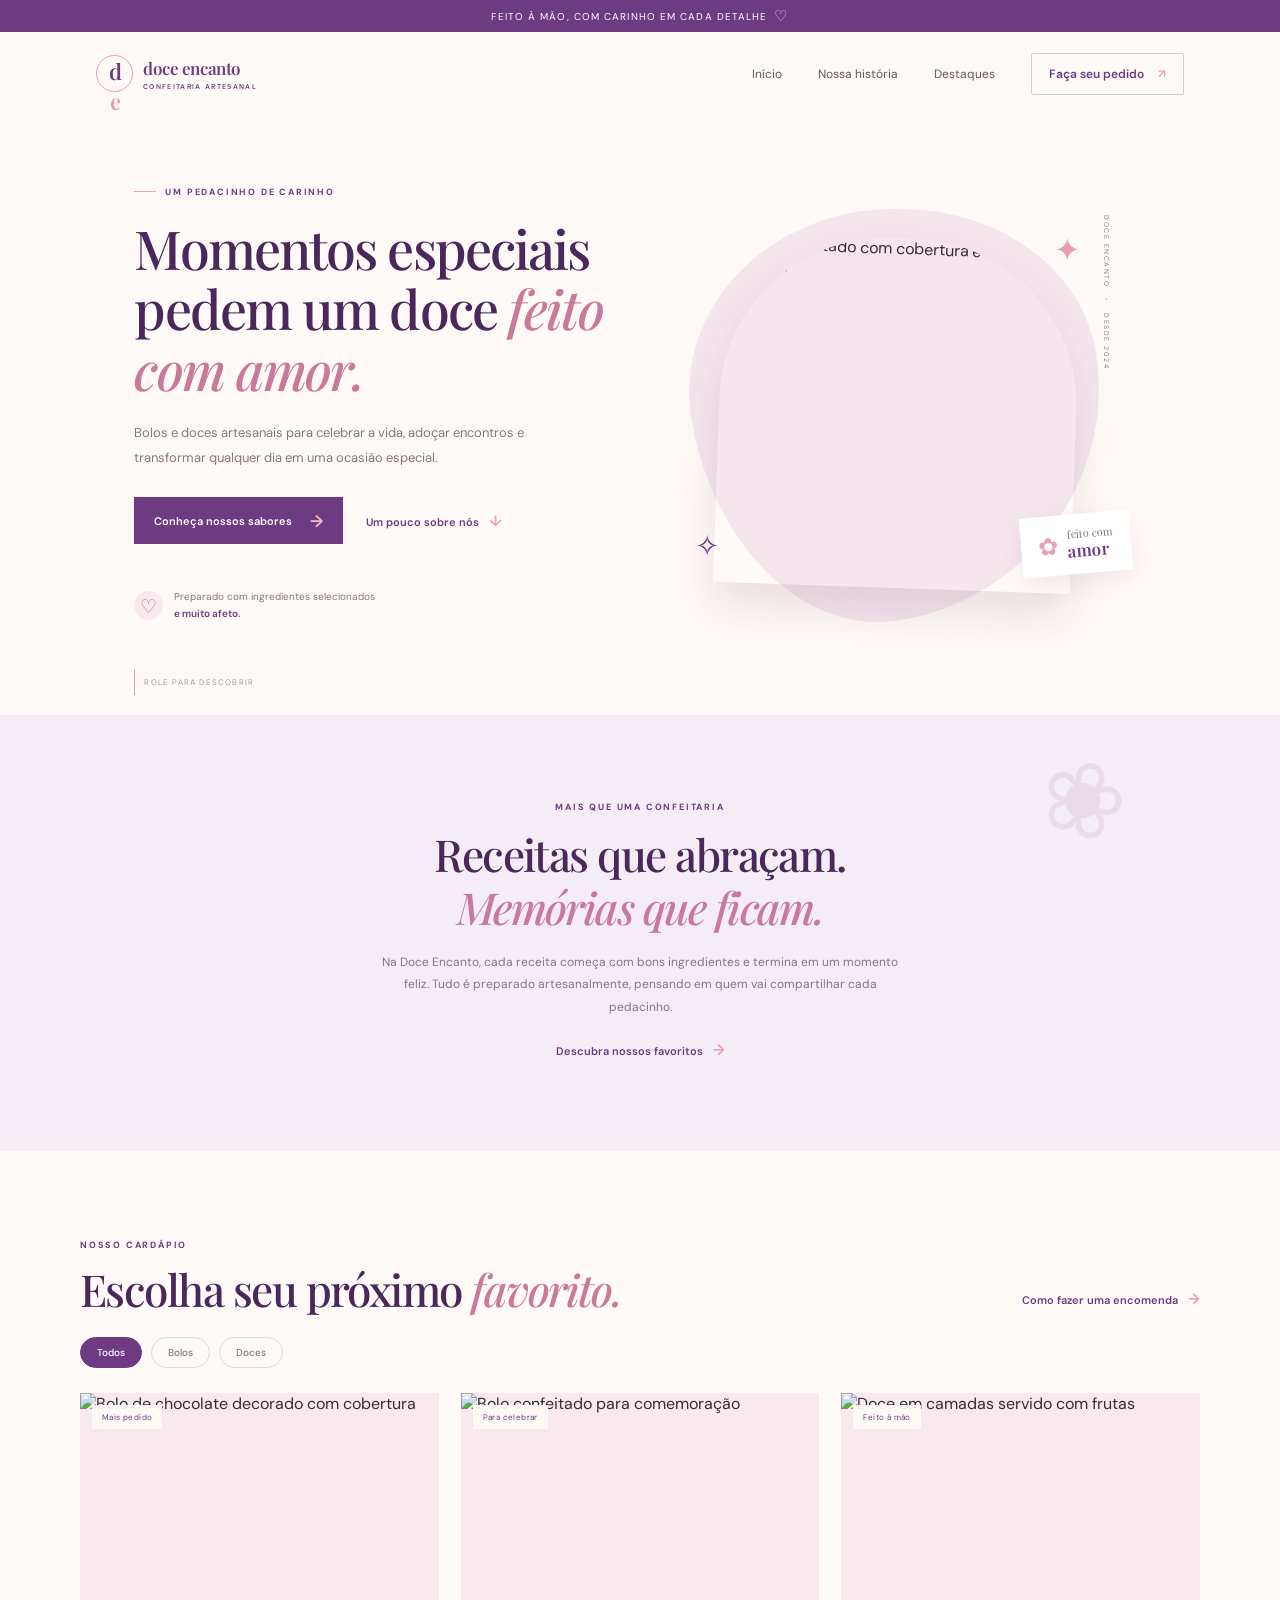
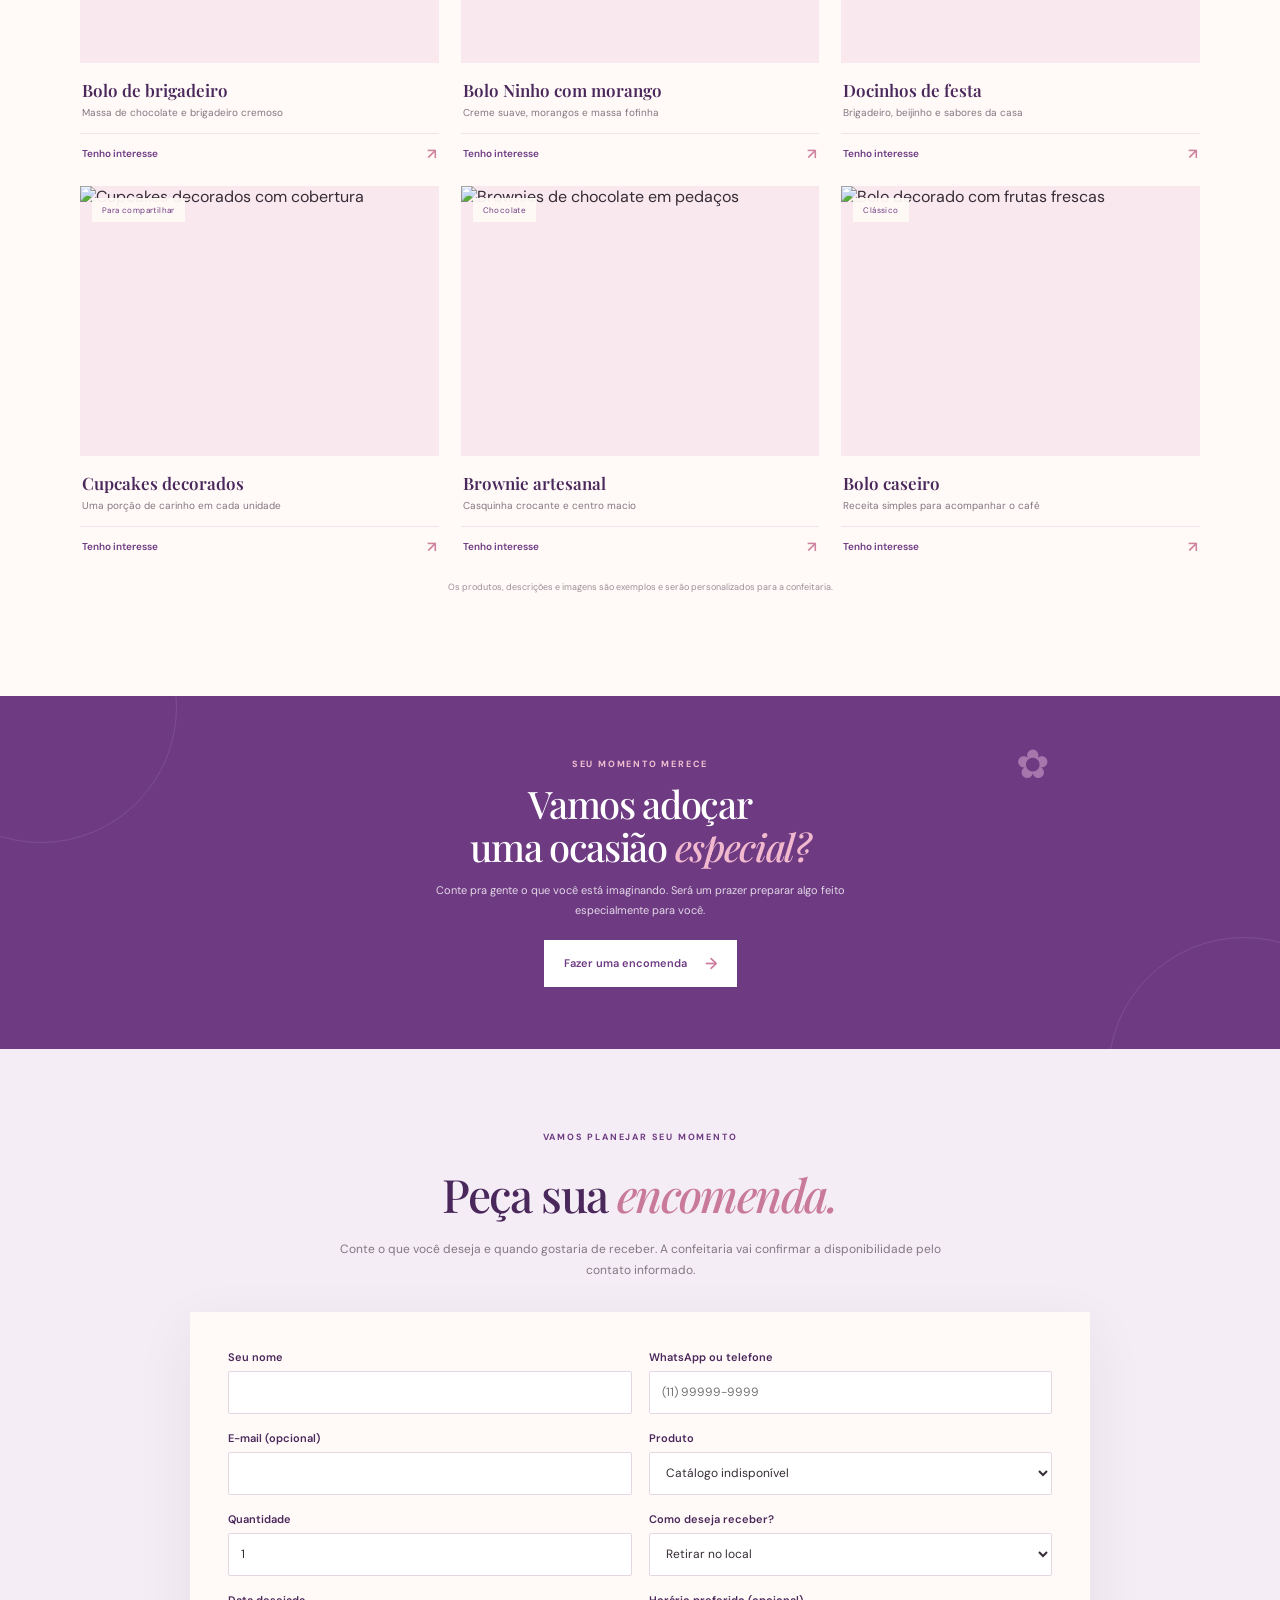
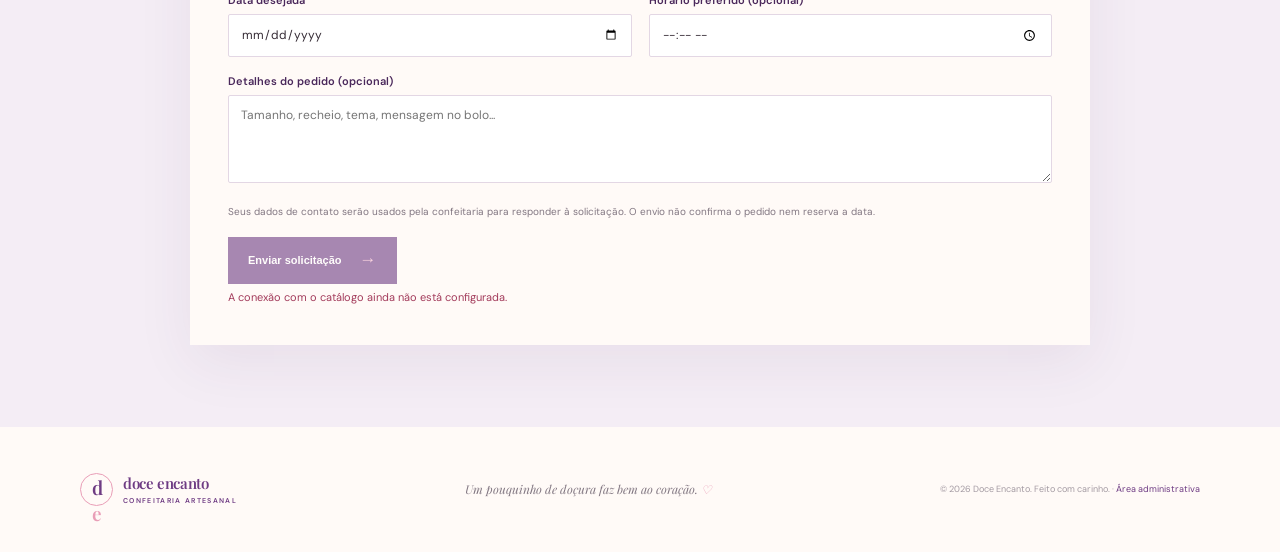
==== commit be4bd03b: "testando questao de contagem de taxa de entrega" ====
--- a/index.html
+++ b/index.html
@@ -55,7 +55,7 @@
       </section>
 
       <section class="highlights" id="destaques">
-        <div class="section-heading"><div><p class="eyebrow">NOSSO CARDÁPIO</p><h2>Escolha seu próximo <em>favorito.</em></h2></div><a class="text-link desktop-link" href="#pedido">Como fazer uma encomenda <span aria-hidden="true">→</span></a></div>
+        <div class="section-heading"><div><p class="eyebrow">NOSSO CARDÁPIO</p><h2>Escolha seu próximo <em>favorito.</em></h2></div><a class="text-link desktop-link" href="#agendamento">Como fazer uma encomenda <span aria-hidden="true">→</span></a></div>
         <div class="catalog-filters" role="group" aria-label="Filtrar produtos por categoria">
           <button class="filter-button is-active" type="button" data-filter="todos" aria-pressed="true">Todos</button>
           <button class="filter-button" type="button" data-filter="bolos" aria-pressed="false">Bolos</button>
@@ -66,32 +66,32 @@
           <article class="product-card" data-category="bolos">
             <div class="product-image"><img src="https://images.unsplash.com/photo-1578985545062-69928b1d9587?auto=format&fit=crop&w=800&q=80" alt="Bolo de chocolate decorado com cobertura" loading="lazy" /><span class="product-tag">Mais pedido</span></div>
             <div class="product-info"><div><h3>Bolo de brigadeiro</h3><p>Massa de chocolate e brigadeiro cremoso</p></div></div>
-            <a class="product-order" href="#pedido">Tenho interesse <span aria-hidden="true">↗</span></a>
+            <a class="product-order" href="#agendamento">Tenho interesse <span aria-hidden="true">↗</span></a>
           </article>
           <article class="product-card" data-category="bolos">
             <div class="product-image"><img src="https://images.unsplash.com/photo-1464349095431-e9a21285b5f3?auto=format&fit=crop&w=800&q=80" alt="Bolo confeitado para comemoração" loading="lazy" /><span class="product-tag">Para celebrar</span></div>
             <div class="product-info"><div><h3>Bolo Ninho com morango</h3><p>Creme suave, morangos e massa fofinha</p></div></div>
-            <a class="product-order" href="#pedido">Tenho interesse <span aria-hidden="true">↗</span></a>
+            <a class="product-order" href="#agendamento">Tenho interesse <span aria-hidden="true">↗</span></a>
           </article>
           <article class="product-card" data-category="doces">
             <div class="product-image"><img src="https://images.unsplash.com/photo-1488477181946-6428a0291777?auto=format&fit=crop&w=800&q=80" alt="Doce em camadas servido com frutas" loading="lazy" /><span class="product-tag">Feito à mão</span></div>
             <div class="product-info"><div><h3>Docinhos de festa</h3><p>Brigadeiro, beijinho e sabores da casa</p></div></div>
-            <a class="product-order" href="#pedido">Tenho interesse <span aria-hidden="true">↗</span></a>
+            <a class="product-order" href="#agendamento">Tenho interesse <span aria-hidden="true">↗</span></a>
           </article>
           <article class="product-card" data-category="doces">
             <div class="product-image"><img src="https://images.unsplash.com/photo-1550617931-e17a7b70dce2?auto=format&fit=crop&w=800&q=80" alt="Cupcakes decorados com cobertura" loading="lazy" /><span class="product-tag">Para compartilhar</span></div>
             <div class="product-info"><div><h3>Cupcakes decorados</h3><p>Uma porção de carinho em cada unidade</p></div></div>
-            <a class="product-order" href="#pedido">Tenho interesse <span aria-hidden="true">↗</span></a>
+            <a class="product-order" href="#agendamento">Tenho interesse <span aria-hidden="true">↗</span></a>
           </article>
           <article class="product-card" data-category="doces">
             <div class="product-image"><img src="https://images.unsplash.com/photo-1606313564200-e75d5e30476c?auto=format&fit=crop&w=800&q=80" alt="Brownies de chocolate em pedaços" loading="lazy" /><span class="product-tag">Chocolate</span></div>
             <div class="product-info"><div><h3>Brownie artesanal</h3><p>Casquinha crocante e centro macio</p></div></div>
-            <a class="product-order" href="#pedido">Tenho interesse <span aria-hidden="true">↗</span></a>
+            <a class="product-order" href="#agendamento">Tenho interesse <span aria-hidden="true">↗</span></a>
           </article>
           <article class="product-card" data-category="bolos">
             <div class="product-image"><img src="https://images.unsplash.com/photo-1565958011703-44f9829ba187?auto=format&fit=crop&w=800&q=80" alt="Bolo decorado com frutas frescas" loading="lazy" /><span class="product-tag">Clássico</span></div>
             <div class="product-info"><div><h3>Bolo caseiro</h3><p>Receita simples para acompanhar o café</p></div></div>
-            <a class="product-order" href="#pedido">Tenho interesse <span aria-hidden="true">↗</span></a>
+            <a class="product-order" href="#agendamento">Tenho interesse <span aria-hidden="true">↗</span></a>
           </article>
         </div>
         <p class="catalog-note">Os produtos, descrições e imagens são exemplos e serão personalizados para a confeitaria.</p>
@@ -100,7 +100,36 @@
       <section class="order-banner" id="pedido">
         <div class="banner-flower" aria-hidden="true">✿</div><p class="eyebrow">SEU MOMENTO MERECE</p><h2>Vamos adoçar<br />uma ocasião <em>especial?</em></h2>
         <p>Conte pra gente o que você está imaginando. Será um prazer preparar algo feito especialmente para você.</p>
-        <a class="button button-light" href="#destaques">Escolher meus doces <span aria-hidden="true">→</span></a>
+        <a class="button button-light" href="#agendamento">Fazer uma encomenda <span aria-hidden="true">→</span></a>
+      </section>
+
+      <section class="booking-section" id="agendamento">
+        <div class="booking-heading"><p class="eyebrow">VAMOS PLANEJAR SEU MOMENTO</p><h2>Peça sua <em>encomenda.</em></h2><p>Conte o que você deseja e quando gostaria de receber. A confeitaria vai confirmar a disponibilidade pelo contato informado.</p></div>
+        <form id="booking-form" class="booking-form">
+          <div class="booking-fields">
+            <div><label for="customer-name">Seu nome</label><input id="customer-name" name="customer_name" type="text" maxlength="100" autocomplete="name" required /></div>
+            <div><label for="customer-phone">WhatsApp ou telefone</label><input id="customer-phone" name="customer_phone" type="tel" maxlength="30" autocomplete="tel" placeholder="(11) 99999-9999" required /></div>
+            <div><label for="customer-email">E-mail (opcional)</label><input id="customer-email" name="customer_email" type="email" maxlength="254" autocomplete="email" /></div>
+            <div><label for="booking-product">Produto</label><select id="booking-product" name="product_id" required><option value="">Carregando produtos...</option></select></div>
+            <div><label for="booking-quantity">Quantidade</label><input id="booking-quantity" name="quantity" type="number" min="1" max="100" value="1" required /></div>
+            <div><label for="delivery-method">Como deseja receber?</label><select id="delivery-method" name="delivery_method" required><option value="pickup">Retirar no local</option><option value="delivery">Receber por delivery</option></select></div>
+            <div><label for="preferred-date">Data desejada</label><input id="preferred-date" name="preferred_date" type="date" required /></div>
+            <div><label for="preferred-time">Horário preferido (opcional)</label><input id="preferred-time" name="preferred_time" type="time" /></div>
+            <div class="delivery-address-fields" id="delivery-address-fields" hidden>
+              <div><label for="delivery-postal-code">CEP</label><input id="delivery-postal-code" name="delivery_postal_code" type="text" inputmode="numeric" maxlength="9" autocomplete="postal-code" placeholder="00000-000" /></div>
+              <div><label for="delivery-city">Cidade</label><input id="delivery-city" name="delivery_city" type="text" maxlength="100" autocomplete="address-level2" /></div>
+              <div><label for="delivery-neighborhood">Bairro</label><input id="delivery-neighborhood" name="delivery_neighborhood" type="text" maxlength="100" autocomplete="address-level3" /></div>
+              <div><label for="delivery-address">Rua ou avenida</label><input id="delivery-address" name="delivery_address" type="text" maxlength="200" autocomplete="street-address" /></div>
+              <div><label for="delivery-number">Número</label><input id="delivery-number" name="delivery_number" type="text" maxlength="30" /></div>
+              <div><label for="delivery-complement">Complemento (opcional)</label><input id="delivery-complement" name="delivery_complement" type="text" maxlength="100" autocomplete="address-line2" /></div>
+            </div>
+            <p class="delivery-fee-preview" id="delivery-fee-preview" hidden></p>
+            <div class="booking-notes"><label for="booking-notes">Detalhes do pedido (opcional)</label><textarea id="booking-notes" name="notes" rows="4" maxlength="1000" placeholder="Tamanho, recheio, tema, mensagem no bolo..."></textarea></div>
+          </div>
+          <p class="booking-privacy">Seus dados de contato serão usados pela confeitaria para responder à solicitação. O envio não confirma o pedido nem reserva a data.</p>
+          <button class="button button-primary" id="booking-submit" type="submit">Enviar solicitação <span aria-hidden="true">→</span></button>
+          <p class="form-status" id="booking-status" role="status" aria-live="polite"></p>
+        </form>
       </section>
     </main>
 
--- a/styles.css
+++ b/styles.css
@@ -63,3 +63,12 @@
 @media (max-width: 600px) { .announcement { font-size: 8px; }.site-header { height: 71px; }.menu-toggle { width: 38px; height: 38px; display: grid; align-content: center; justify-items: center; gap: 6px; border: 1px solid #e4d5e5; background: transparent; }.menu-toggle span { width: 16px; height: 1px; background: var(--purple); }.main-nav { display: none; position: absolute; top: 70px; left: 0; right: 0; padding: 20px 6% 24px; flex-direction: column; align-items: stretch; gap: 19px; background: var(--cream); box-shadow: 0 15px 18px #4b2d4a12; }.main-nav.is-open { display: flex; }.nav-cta { text-align: center; }.hero { display: flex; flex-direction: column; align-items: stretch; padding: 48px 7% 55px; }.hero-copy { padding-bottom: 0; }.hero h1 { font-size: clamp(39px, 10vw, 52px); }.hero-text { max-width: 390px; }.hero-note { margin-top: 27px; }.hero-art { height: 340px; margin-top: 5px; }.art-blob { width: 310px; }.photo-frame { width: 70%; height: 82%; }.floating-label { right: 5%; bottom: 10%; }.art-caption { right: 5%; }.scroll-cue { bottom: 12px; left: 7%; }.intro { padding: 69px 8% 72px; }.intro-ornament { right: -10px; top: -7px; font-size: 83px; }.intro h2 { font-size: 35px; }.highlights { padding: 69px 7% 77px; }.section-heading { align-items: start; margin-bottom: 22px; }.section-heading h2 { font-size: 34px; }.desktop-link { display: none; }.product-grid { grid-template-columns: 1fr; gap: 28px; }.product-image { height: min(75vw, 340px); }.product-info h3 { font-size: 18px; }.catalog-filters { margin-top: 0; margin-bottom: 20px; }.order-banner { padding: 60px 8%; }.order-banner h2 { font-size: 35px; }.banner-flower { right: 8%; top: 4%; }.site-footer { flex-direction: column; justify-content: center; text-align: center; padding: 28px 7%; gap: 12px; }.site-footer p { order: 1; }.site-footer > small { order: 2; } }
 @media (max-width: 700px) { .admin-header { height: 71px; padding: 0 6%; }.admin-header > .text-link { font-size: 10px; }.admin-main { width: 92%; margin: 25px auto 55px; }.admin-panel:not(.admin-dashboard) { margin: 30px auto; }.admin-content-grid { grid-template-columns: 1fr; gap: 20px; }.admin-title-row { align-items: center; }.admin-title-row h1 { font-size: 33px; }.product-entry-form,.admin-product-list { padding: 20px; } }
 @media (prefers-reduced-motion: reduce) { html { scroll-behavior: auto; } *,*::before,*::after { transition-duration: .01ms !important; } }
+.file-hint { color: var(--muted); font-size: 10px; line-height: 1.5; }
+.admin-product-text { display: flex; flex-direction: column; gap: 5px; min-width: 0; }.admin-edit-button { min-height: 34px; padding: 0 12px; font: 600 10px var(--sans); cursor: pointer; }.admin-products li > div span { text-align: left; }
+.admin-product-actions { display: flex; flex-wrap: wrap; justify-content: flex-end; gap: 7px; }.admin-delete-button { min-height: 34px; padding: 0 12px; border-color: #e7cbd5; color: #a33b5b; font: 600 10px var(--sans); cursor: pointer; }.admin-delete-button:disabled { opacity: .55; cursor: wait; }
+.booking-section { padding: 82px max(calc((100% - 900px)/2), 7%); background: var(--purple-soft); }.booking-heading { max-width: 620px; margin: 0 auto 30px; text-align: center; }.booking-heading h2 { margin: 0 0 14px; color: var(--purple-dark); font-size: clamp(34px, 4vw, 46px); }.booking-heading h2 em { color: #c97999; }.booking-heading > p:last-child { color: var(--muted); font-size: 12px; line-height: 1.8; }.booking-form { padding: clamp(22px, 4vw, 38px); background: var(--cream); box-shadow: 0 18px 55px #4a285b12; }.booking-fields { display: grid; grid-template-columns: 1fr 1fr; gap: 17px; }.booking-fields > div { display: flex; flex-direction: column; gap: 7px; }.booking-fields label { color: var(--purple-dark); font-size: 11px; font-weight: 600; }.booking-fields input,.booking-fields select,.booking-fields textarea,.request-controls select { width: 100%; min-height: 43px; padding: 11px 12px; border: 1px solid #e3d7e4; border-radius: 2px; background: white; color: var(--ink); font: 12px var(--sans); }.booking-fields textarea { resize: vertical; }.booking-fields input:focus,.booking-fields select:focus,.booking-fields textarea:focus,.request-controls select:focus { outline: 2px solid #e8b1c5; outline-offset: 1px; }.booking-notes { grid-column: 1 / -1; }.booking-privacy { margin: 20px 0 8px; color: var(--muted); font-size: 10px; line-height: 1.7; }.booking-form > .button { margin-top: 9px; border: 0; cursor: pointer; }.booking-form > .button:disabled { opacity: .6; cursor: wait; }.admin-requests { margin-top: 35px; padding: 24px; border: 1px solid #eee4eb; background: #fff; }.admin-requests h2 { margin: 0 0 12px; color: var(--purple-dark); font: 600 22px var(--serif); }.admin-requests-list { display: grid; grid-template-columns: repeat(2, minmax(0, 1fr)); gap: 13px; list-style: none; padding: 0; margin: 15px 0 0; }.admin-request-card { padding: 17px; border: 1px solid #eee4eb; background: #fffdfd; }.admin-request-card p { margin: 8px 0; color: var(--muted); font-size: 11px; line-height: 1.55; overflow-wrap: anywhere; }.admin-request-heading { display: flex; align-items: flex-start; justify-content: space-between; gap: 10px; }.admin-request-heading strong { color: var(--purple-dark); font: 600 16px var(--serif); }.request-status-badge { padding: 5px 8px; background: var(--purple-soft); color: var(--purple); font-size: 9px; }.request-controls { display: flex; align-items: center; gap: 8px; margin-top: 13px; }.request-controls select { flex: 1; min-width: 0; }.request-controls .button { flex: 0 0 auto; }.admin-requests-list:empty { display: block; }
+@media (max-width: 700px) { .booking-section { padding-left: 6%; padding-right: 6%; }.booking-fields { grid-template-columns: 1fr; }.booking-notes { grid-column: auto; }.admin-requests { padding: 20px; }.admin-requests-list { grid-template-columns: 1fr; }.request-controls { align-items: stretch; flex-direction: column; }.request-controls .button { align-self: flex-start; } }
+.booking-fields > .delivery-address-fields { display: grid; grid-column: 1 / -1; grid-template-columns: 1fr 1fr; gap: 17px; }.delivery-address-fields[hidden] { display: none; }.delivery-address-fields > div { display: flex; flex-direction: column; gap: 7px; }
+@media (max-width: 700px) { .booking-fields > .delivery-address-fields { grid-template-columns: 1fr; } }
+.delivery-fee-preview { grid-column: 1 / -1; margin: 0; color: var(--purple); font-size: 11px; line-height: 1.6; }.delivery-fee-preview.is-error { color: #a33b5b; }.delivery-zone-form { display: grid; grid-template-columns: repeat(4, minmax(0, 1fr)); gap: 12px; align-items: end; margin-top: 18px; }.delivery-zone-form > div { display: flex; flex-direction: column; gap: 7px; }.delivery-zone-form label { color: var(--purple-dark); font-size: 10px; font-weight: 600; }.delivery-zone-form input { width: 100%; min-height: 40px; padding: 9px; border: 1px solid #e3d7e4; background: white; font: 11px var(--sans); }.delivery-zone-form .button { min-height: 40px; padding: 0 12px; border: 0; font-size: 10px; cursor: pointer; }.delivery-zone-list { list-style: none; padding: 0; margin: 14px 0 0; }.delivery-zone-list li { display: flex; align-items: center; justify-content: space-between; gap: 14px; padding: 12px 0; border-top: 1px solid #eee4eb; }.delivery-zone-list li > span { color: var(--muted); font-size: 11px; }
+@media (max-width: 700px) { .delivery-zone-form { grid-template-columns: 1fr 1fr; } }
